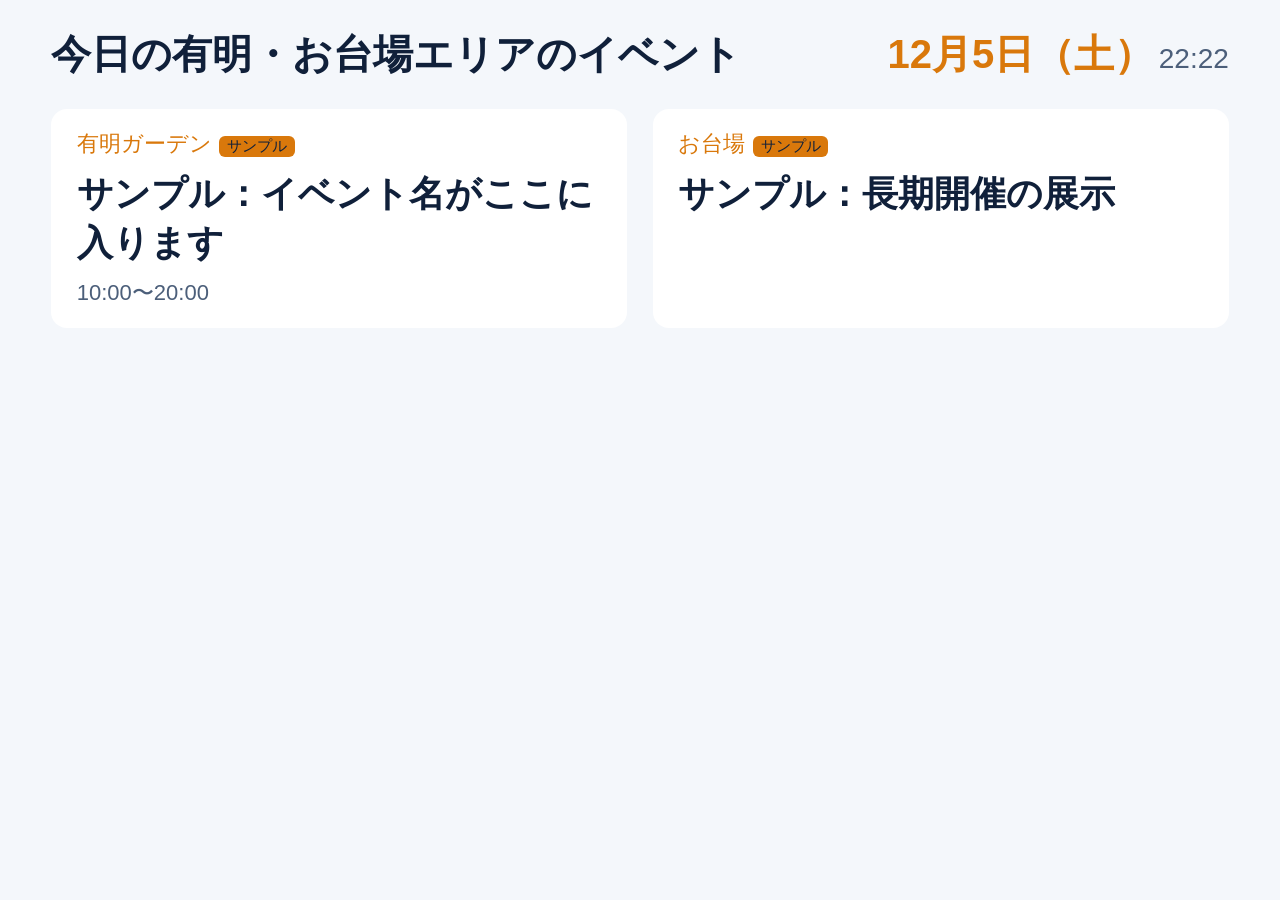
==== index.html @ aebc1a3b "index追加" ====
<!DOCTYPE html>
<html lang="ja">
<head>
<meta charset="utf-8">
<meta name="viewport" content="width=device-width, initial-scale=1, viewport-fit=cover">
<title>今日の有明イベント</title>
<style>
:root{--bg:#0f1b2d;--fg:#f4f7fb;--sub:#9fb3cc;--card:#1b2c45;--acc:#ffb84d;color-scheme:dark;box-sizing:border-box;padding-top:env(safe-area-inset-top,0px);padding-bottom:env(safe-area-inset-bottom,0px)}
@media (prefers-color-scheme:light){:root:not([data-theme="dark"]){--bg:#f4f7fb;--fg:#10203a;--sub:#4c5f7a;--card:#fff;--acc:#d9780b;color-scheme:light}}
:root[data-theme="dark"]{--bg:#0f1b2d;--fg:#f4f7fb;--sub:#9fb3cc;--card:#1b2c45;--acc:#ffb84d}
*{box-sizing:border-box}
body{margin:0;background:var(--bg);color:var(--fg);font-family:"Hiragino Sans","Noto Sans JP",sans-serif;padding:3vh 4vw}
header{display:flex;justify-content:space-between;align-items:baseline;flex-wrap:wrap;gap:8px}
h1{margin:0;font-size:clamp(20px,3.2vw,40px)}
#date{color:var(--acc);font-size:clamp(20px,3.2vw,40px);font-weight:700}
#clock{color:var(--sub);font-size:clamp(16px,2.4vw,28px)}
#list{display:grid;grid-template-columns:repeat(auto-fit,minmax(min(100%,340px),1fr));gap:2vh 2vw;margin-top:3vh}
.card{background:var(--card);border-radius:16px;padding:2.2vh 2vw}
.place{color:var(--acc);font-size:clamp(14px,1.8vw,22px)}
.title{font-size:clamp(20px,2.8vw,36px);font-weight:700;margin:.3em 0}
.meta{color:var(--sub);font-size:clamp(14px,1.8vw,22px)}
.tag{display:inline-block;background:var(--acc);color:#10203a;border-radius:6px;padding:0 .5em;font-size:.7em;margin-left:.5em}
#empty{margin-top:10vh;text-align:center;color:var(--sub);font-size:clamp(20px,3vw,36px)}
</style>
</head>
<body>
<header><h1>今日の有明・お台場エリアのイベント</h1><div><span id="date"></span> <span id="clock"></span></div></header>
<main id="list"></main>
<p id="empty" hidden>本日開催のイベント情報はありません</p>
<script>
var EVENTS=[];
function ymd(d){return d.getFullYear()+"-"+String(d.getMonth()+1).padStart(2,"0")+"-"+String(d.getDate()).padStart(2,"0")}
function esc(s){return String(s).replace(/[&<>"]/g,function(c){return{"&":"&amp;","<":"&lt;",">":"&gt;",'"':"&quot;"}[c]})}
function render(){
 var now=new Date(),t=ymd(now),w="日月火水木金土"[now.getDay()];
 document.getElementById("date").textContent=(now.getMonth()+1)+"月"+now.getDate()+"日（"+w+"）";
 document.getElementById("clock").textContent=String(now.getHours()).padStart(2,"0")+":"+String(now.getMinutes()).padStart(2,"0");
 var items=EVENTS.filter(function(e){return e.start<=t&&t<=e.end});
 document.getElementById("list").innerHTML=items.map(function(e){
  return '<section class="card"><div class="place">'+esc(e.place)+(e.sample?'<span class="tag">サンプル</span>':'')+'</div><div class="title">'+esc(e.title)+'</div><div class="meta">'+esc(e.time||"")+'</div></section>'}).join("");
 document.getElementById("empty").hidden=items.length>0;
}
function load(){
 fetch("events.json?t="+Date.now(),{cache:"no-store"}).then(function(r){return r.json()}).then(function(d){EVENTS=d;render()}).catch(function(){render()});
}
render();load();setInterval(render,30000);setInterval(load,600000);
</script>
</body>
</html>
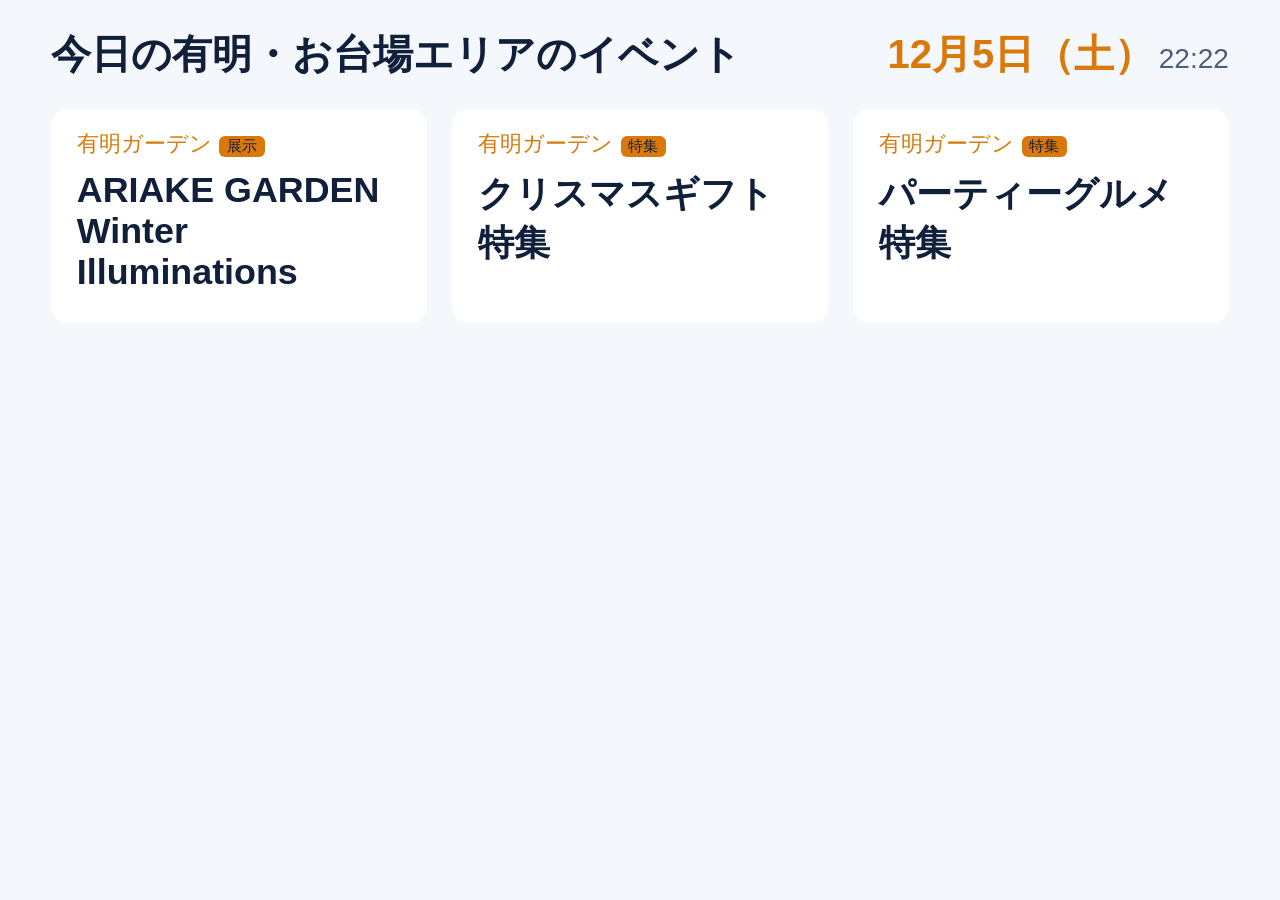
==== commit dafd6c6f: "イベント情報追加" ====
--- a/index.html
+++ b/index.html
@@ -20,25 +20,33 @@
 .title{font-size:clamp(20px,2.8vw,36px);font-weight:700;margin:.3em 0}
 .meta{color:var(--sub);font-size:clamp(14px,1.8vw,22px)}
 .tag{display:inline-block;background:var(--acc);color:#10203a;border-radius:6px;padding:0 .5em;font-size:.7em;margin-left:.5em}
-#empty{margin-top:10vh;text-align:center;color:var(--sub);font-size:clamp(20px,3vw,36px)}
+h2{color:var(--sub);font-size:clamp(18px,2.4vw,28px);margin:4vh 0 0}#up{display:grid;grid-template-columns:repeat(auto-fit,minmax(min(100%,340px),1fr));gap:1.5vh 2vw;margin-top:2vh}#up .card{opacity:.85}#empty{margin-top:10vh;text-align:center;color:var(--sub);font-size:clamp(20px,3vw,36px)}
 </style>
 </head>
 <body>
 <header><h1>今日の有明・お台場エリアのイベント</h1><div><span id="date"></span> <span id="clock"></span></div></header>
 <main id="list"></main>
+<h2 id="uh" hidden>これからの予定（7日以内）</h2><main id="up"></main>
 <p id="empty" hidden>本日開催のイベント情報はありません</p>
 <script>
 var EVENTS=[];
+var PRI=["東京ガーデンシアター","東京ビッグサイト","有明アリーナ","有明GYM-EX","有明ガーデン"];
+function pri(e){for(var i=0;i<PRI.length;i++){if(e.place.indexOf(PRI[i])===0)return i}return 9}
 function ymd(d){return d.getFullYear()+"-"+String(d.getMonth()+1).padStart(2,"0")+"-"+String(d.getDate()).padStart(2,"0")}
 function esc(s){return String(s).replace(/[&<>"]/g,function(c){return{"&":"&amp;","<":"&lt;",">":"&gt;",'"':"&quot;"}[c]})}
 function render(){
  var now=new Date(),t=ymd(now),w="日月火水木金土"[now.getDay()];
  document.getElementById("date").textContent=(now.getMonth()+1)+"月"+now.getDate()+"日（"+w+"）";
  document.getElementById("clock").textContent=String(now.getHours()).padStart(2,"0")+":"+String(now.getMinutes()).padStart(2,"0");
- var items=EVENTS.filter(function(e){return e.start<=t&&t<=e.end});
+ var items=EVENTS.filter(function(e){return e.start<=t&&t<=e.end}).sort(function(a,b){return pri(a)-pri(b)});
  document.getElementById("list").innerHTML=items.map(function(e){
-  return '<section class="card"><div class="place">'+esc(e.place)+(e.sample?'<span class="tag">サンプル</span>':'')+'</div><div class="title">'+esc(e.title)+'</div><div class="meta">'+esc(e.time||"")+'</div></section>'}).join("");
+  return '<section class="card"><div class="place">'+esc(e.place)+(e.cat?'<span class="tag">'+esc(e.cat)+'</span>':'')+'</div><div class="title">'+esc(e.title)+'</div><div class="meta">'+esc(e.time||"")+'</div></section>'}).join("");
  document.getElementById("empty").hidden=items.length>0;
+ var lim=new Date(now.getTime()+7*864e5),l=ymd(lim);
+ var up=EVENTS.filter(function(e){return e.start>t&&e.start<=l}).sort(function(a,b){return pri(a)-pri(b)||(a.start<b.start?-1:1)});
+ document.getElementById("uh").hidden=!up.length;
+ document.getElementById("up").innerHTML=up.map(function(e){var m=e.start.split("-");
+  return '<section class="card"><div class="place">'+esc(e.place)+(e.cat?'<span class="tag">'+esc(e.cat)+'</span>':'')+'</div><div class="title">'+esc(e.title)+'</div><div class="meta">'+Number(m[1])+'/'+Number(m[2])+' から</div></section>'}).join("");
 }
 function load(){
  fetch("events.json?t="+Date.now(),{cache:"no-store"}).then(function(r){return r.json()}).then(function(d){EVENTS=d;render()}).catch(function(){render()});
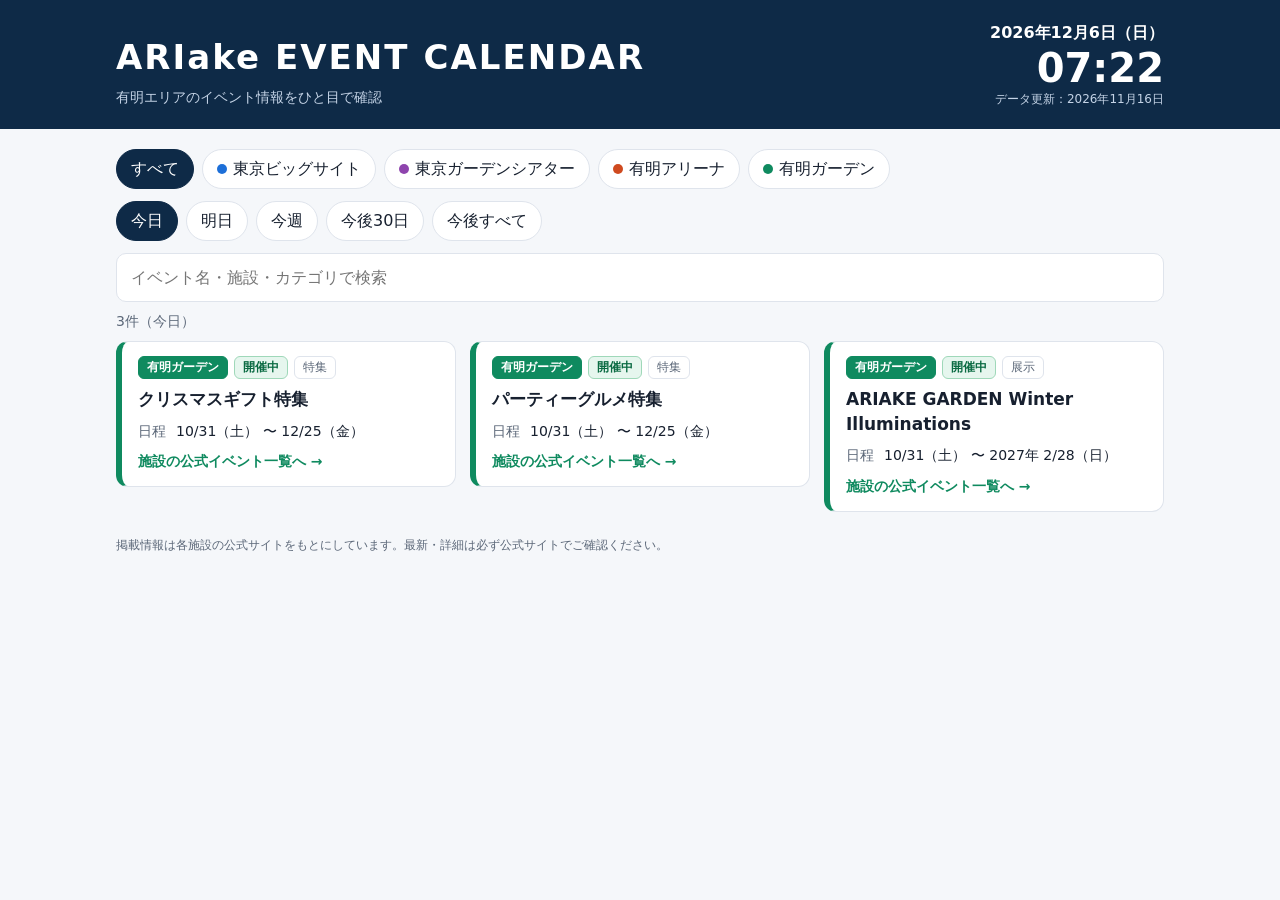
==== commit 3e335957: "4施設のイベントポータルに改修" ====
--- a/index.html
+++ b/index.html
@@ -2,56 +2,29 @@
 <html lang="ja">
 <head>
 <meta charset="utf-8">
-<meta name="viewport" content="width=device-width, initial-scale=1, viewport-fit=cover">
-<title>今日の有明イベント</title>
-<style>
-:root{--bg:#0f1b2d;--fg:#f4f7fb;--sub:#9fb3cc;--card:#1b2c45;--acc:#ffb84d;color-scheme:dark;box-sizing:border-box;padding-top:env(safe-area-inset-top,0px);padding-bottom:env(safe-area-inset-bottom,0px)}
-@media (prefers-color-scheme:light){:root:not([data-theme="dark"]){--bg:#f4f7fb;--fg:#10203a;--sub:#4c5f7a;--card:#fff;--acc:#d9780b;color-scheme:light}}
-:root[data-theme="dark"]{--bg:#0f1b2d;--fg:#f4f7fb;--sub:#9fb3cc;--card:#1b2c45;--acc:#ffb84d}
-*{box-sizing:border-box}
-body{margin:0;background:var(--bg);color:var(--fg);font-family:"Hiragino Sans","Noto Sans JP",sans-serif;padding:3vh 4vw}
-header{display:flex;justify-content:space-between;align-items:baseline;flex-wrap:wrap;gap:8px}
-h1{margin:0;font-size:clamp(20px,3.2vw,40px)}
-#date{color:var(--acc);font-size:clamp(20px,3.2vw,40px);font-weight:700}
-#clock{color:var(--sub);font-size:clamp(16px,2.4vw,28px)}
-#list{display:grid;grid-template-columns:repeat(auto-fit,minmax(min(100%,340px),1fr));gap:2vh 2vw;margin-top:3vh}
-.card{background:var(--card);border-radius:16px;padding:2.2vh 2vw}
-.place{color:var(--acc);font-size:clamp(14px,1.8vw,22px)}
-.title{font-size:clamp(20px,2.8vw,36px);font-weight:700;margin:.3em 0}
-.meta{color:var(--sub);font-size:clamp(14px,1.8vw,22px)}
-.tag{display:inline-block;background:var(--acc);color:#10203a;border-radius:6px;padding:0 .5em;font-size:.7em;margin-left:.5em}
-h2{color:var(--sub);font-size:clamp(18px,2.4vw,28px);margin:4vh 0 0}#up{display:grid;grid-template-columns:repeat(auto-fit,minmax(min(100%,340px),1fr));gap:1.5vh 2vw;margin-top:2vh}#up .card{opacity:.85}#empty{margin-top:10vh;text-align:center;color:var(--sub);font-size:clamp(20px,3vw,36px)}
-</style>
+<meta name="viewport" content="width=device-width, initial-scale=1">
+<title>ARIake EVENT CALENDAR｜有明エリアのイベント情報</title>
+<meta name="description" content="東京ビッグサイト・東京ガーデンシアター・有明アリーナ・有明ガーデンのイベント情報をまとめて確認">
+<link rel="stylesheet" href="css/style.css">
 </head>
 <body>
-<header><h1>今日の有明・お台場エリアのイベント</h1><div><span id="date"></span> <span id="clock"></span></div></header>
-<main id="list"></main>
-<h2 id="uh" hidden>これからの予定（7日以内）</h2><main id="up"></main>
-<p id="empty" hidden>本日開催のイベント情報はありません</p>
-<script>
-var EVENTS=[];
-var PRI=["東京ガーデンシアター","東京ビッグサイト","有明アリーナ","有明GYM-EX","有明ガーデン"];
-function pri(e){for(var i=0;i<PRI.length;i++){if(e.place.indexOf(PRI[i])===0)return i}return 9}
-function ymd(d){return d.getFullYear()+"-"+String(d.getMonth()+1).padStart(2,"0")+"-"+String(d.getDate()).padStart(2,"0")}
-function esc(s){return String(s).replace(/[&<>"]/g,function(c){return{"&":"&amp;","<":"&lt;",">":"&gt;",'"':"&quot;"}[c]})}
-function render(){
- var now=new Date(),t=ymd(now),w="日月火水木金土"[now.getDay()];
- document.getElementById("date").textContent=(now.getMonth()+1)+"月"+now.getDate()+"日（"+w+"）";
- document.getElementById("clock").textContent=String(now.getHours()).padStart(2,"0")+":"+String(now.getMinutes()).padStart(2,"0");
- var items=EVENTS.filter(function(e){return e.start<=t&&t<=e.end}).sort(function(a,b){return pri(a)-pri(b)});
- document.getElementById("list").innerHTML=items.map(function(e){
-  return '<section class="card"><div class="place">'+esc(e.place)+(e.cat?'<span class="tag">'+esc(e.cat)+'</span>':'')+'</div><div class="title">'+esc(e.title)+'</div><div class="meta">'+esc(e.time||"")+'</div></section>'}).join("");
- document.getElementById("empty").hidden=items.length>0;
- var lim=new Date(now.getTime()+7*864e5),l=ymd(lim);
- var up=EVENTS.filter(function(e){return e.start>t&&e.start<=l}).sort(function(a,b){return pri(a)-pri(b)||(a.start<b.start?-1:1)});
- document.getElementById("uh").hidden=!up.length;
- document.getElementById("up").innerHTML=up.map(function(e){var m=e.start.split("-");
-  return '<section class="card"><div class="place">'+esc(e.place)+(e.cat?'<span class="tag">'+esc(e.cat)+'</span>':'')+'</div><div class="title">'+esc(e.title)+'</div><div class="meta">'+Number(m[1])+'/'+Number(m[2])+' から</div></section>'}).join("");
-}
-function load(){
- fetch("events.json?t="+Date.now(),{cache:"no-store"}).then(function(r){return r.json()}).then(function(d){EVENTS=d;render()}).catch(function(){render()});
-}
-render();load();setInterval(render,30000);setInterval(load,600000);
-</script>
+<header class="hd">
+ <div class="wrap hd-in">
+  <div><h1>ARIake EVENT CALENDAR</h1><p class="sub">有明エリアのイベント情報をひと目で確認</p></div>
+  <div class="now"><div id="date" class="date">--</div><div id="clock" class="clock">--:--</div><div class="upd">データ更新：<span id="updated">--</span></div></div>
+ </div>
+</header>
+<main class="wrap">
+ <section class="ctl" aria-label="絞り込み">
+  <div id="facs" class="row" role="group" aria-label="施設"></div>
+  <div id="pers" class="row seg" role="group" aria-label="期間"></div>
+  <input id="q" type="search" placeholder="イベント名・施設・カテゴリで検索" aria-label="キーワード検索" autocomplete="off">
+ </section>
+ <p id="count" class="count" aria-live="polite"></p>
+ <div id="list" class="list"></div>
+ <div id="msg" class="msg" hidden></div>
+</main>
+<footer class="wrap ft">掲載情報は各施設の公式サイトをもとにしています。最新・詳細は必ず公式サイトでご確認ください。</footer>
+<script src="js/app.js"></script>
 </body>
 </html>
--- a/css/style.css
+++ b/css/style.css
@@ -0,0 +1,36 @@
+:root{--bg:#f5f7fa;--card:#fff;--fg:#17202f;--sub:#5b6778;--line:#dfe4ec;--ink:#0e2a47;box-sizing:border-box}
+*,*::before,*::after{box-sizing:inherit}
+body{margin:0;background:var(--bg);color:var(--fg);font-family:"Hiragino Sans","Noto Sans JP","Yu Gothic",system-ui,sans-serif;line-height:1.6}
+.wrap{max-width:1080px;margin:0 auto;padding:0 16px}
+.hd{background:var(--ink);color:#fff;padding:20px 0}
+.hd-in{display:flex;justify-content:space-between;align-items:flex-end;flex-wrap:wrap;gap:12px}
+h1{margin:0;font-size:clamp(22px,4vw,34px);letter-spacing:.06em}
+.sub{margin:2px 0 0;color:#c4d3e6;font-size:14px}
+.now{text-align:right}.date{font-size:16px;font-weight:700}.clock{font-size:clamp(26px,5vw,40px);font-weight:700;line-height:1.1;font-variant-numeric:tabular-nums}.upd{font-size:12px;color:#c4d3e6}
+.ctl{margin:20px 0 8px;display:grid;gap:12px}
+.row{display:flex;flex-wrap:wrap;gap:8px}
+button,input{font:inherit}
+.chip,.seg button{border:1px solid var(--line);background:var(--card);color:var(--fg);border-radius:999px;padding:6px 14px;cursor:pointer;display:inline-flex;align-items:center;gap:6px;min-height:40px}
+.chip i{width:10px;height:10px;border-radius:50%;background:var(--c,#888)}
+.chip[aria-pressed="true"]{background:var(--c,var(--ink));border-color:var(--c,var(--ink));color:#fff}
+.chip[aria-pressed="true"] i{background:#fff}
+.seg button[aria-pressed="true"]{background:var(--ink);border-color:var(--ink);color:#fff}
+input[type=search]{width:100%;padding:11px 14px;border:1px solid var(--line);border-radius:10px;background:var(--card);color:var(--fg)}
+:focus-visible{outline:3px solid #f0a020;outline-offset:2px}
+.count{color:var(--sub);font-size:14px;margin:8px 0}
+.list{display:grid;grid-template-columns:repeat(auto-fill,minmax(min(100%,320px),1fr));gap:14px;align-items:start}
+.card{background:var(--card);border:1px solid var(--line);border-left:6px solid var(--c);border-radius:12px;padding:14px 16px;display:flex;flex-direction:column;gap:8px}
+.tags{display:flex;flex-wrap:wrap;gap:6px;font-size:12px}
+.tag{border-radius:6px;padding:1px 8px;border:1px solid var(--line);color:var(--sub)}
+.fac{background:var(--c);border-color:var(--c);color:#fff;font-weight:700}
+.on{background:#e6f6ee;border-color:#9fd8b9;color:#0b6b43;font-weight:700}
+.soon{background:#fff4dc;border-color:#f0cf8a;color:#8a5a00;font-weight:700}
+.card h3{margin:0;font-size:17px;line-height:1.45;overflow-wrap:anywhere}
+.meta{margin:0;display:grid;grid-template-columns:auto 1fr;gap:2px 10px;font-size:14px}
+.meta dt{color:var(--sub)}.meta dd{margin:0}
+.card a{margin-top:auto;font-size:14px;color:var(--c);font-weight:700;text-decoration:none}
+.card a:hover{text-decoration:underline}
+.msg{text-align:center;color:var(--sub);padding:48px 16px;background:var(--card);border:1px dashed var(--line);border-radius:12px}
+.msg button{margin-top:12px;padding:8px 18px;border-radius:8px;border:1px solid var(--ink);background:var(--ink);color:#fff;cursor:pointer}
+.ft{color:var(--sub);font-size:12px;padding:24px 16px 40px}
+@media (max-width:520px){.now{text-align:left}}
